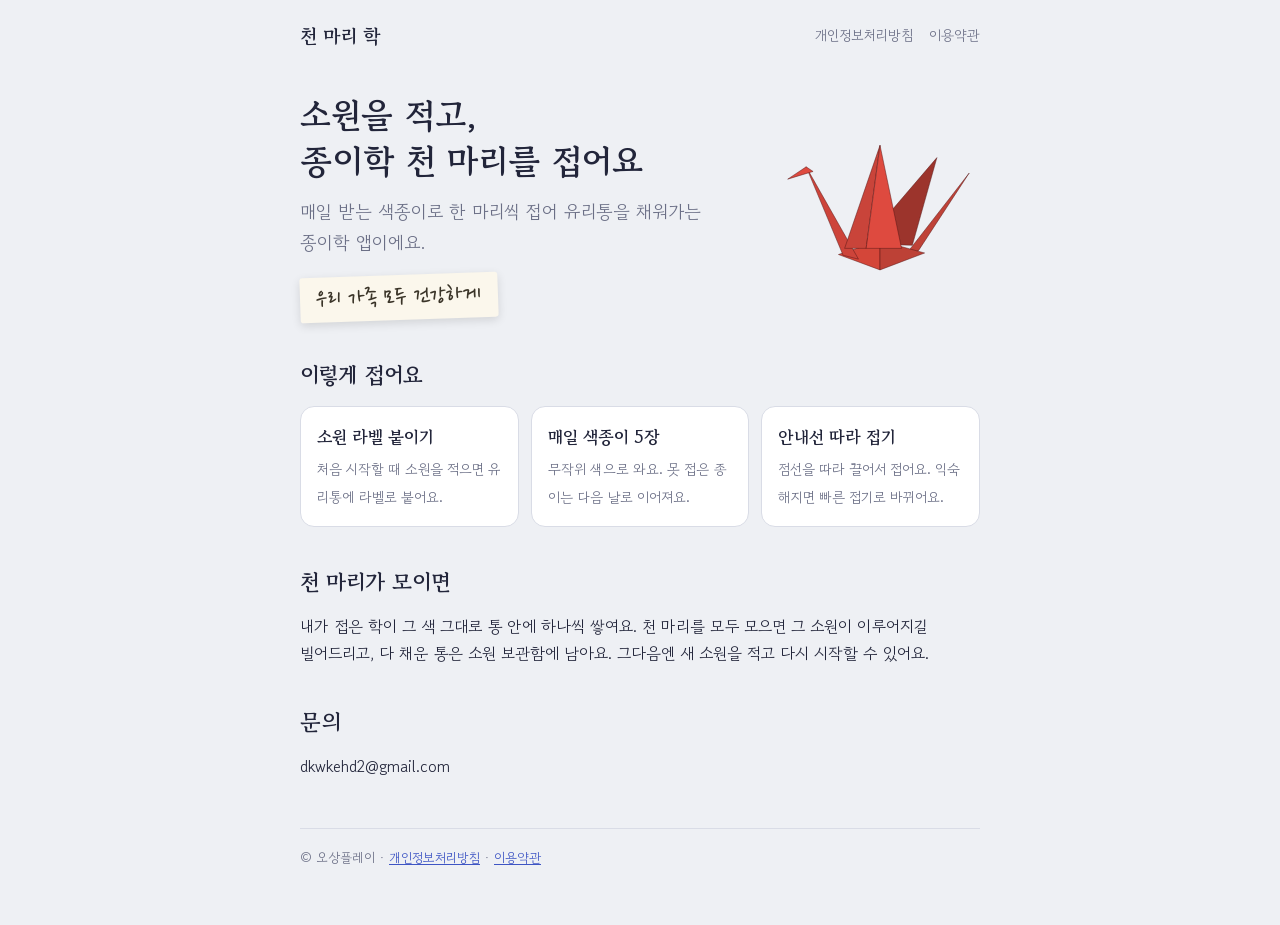
==== index.html @ 4dba81a1 "앱 소개 페이지, 개인정보처리방침, 이용약관, 도메인 추가 Co-Authored-By: Claude Opus 5.5 <noreply@anthropic.com> Claude-Sess" ====
<!doctype html>
<html lang="ko">
<head>
<meta charset="utf-8">
<meta name="viewport" content="width=device-width, initial-scale=1, viewport-fit=cover">
<title>천 마리 학 - 종이학 접기</title>
<meta name="description" content="소원을 적은 유리통에 매일 받는 색종이로 종이학을 접어 천 마리를 모아요.">
<link rel="preconnect" href="https://fonts.googleapis.com">
<link rel="stylesheet" href="https://fonts.googleapis.com/css2?family=Gowun+Batang:wght@400;700&family=Gowun+Dodum&family=Nanum+Pen+Script&display=swap">
<link rel="stylesheet" href="style.css">
</head>
<body>
<header class="site"><a class="brand" href="./">천 마리 학</a><nav><a href="privacy.html">개인정보처리방침</a><a href="terms.html">이용약관</a></nav></header>
<main class="wrap">
  <section class="hero">
    <div>
      <h1>소원을 적고,<br>종이학 천 마리를 접어요</h1>
      <p class="lead">매일 받는 색종이로 한 마리씩 접어 유리통을 채워가는 종이학 앱이에요.</p>
      <span class="label">우리 가족 모두 건강하게</span>
    </div>
    <svg viewBox="20 40 260 190" role="img" aria-label="빨간 종이학">
      <g stroke="rgba(80,20,20,.5)" stroke-width="1.2" stroke-linejoin="round">
        <path d="M128 184L192 186L224 72Z" fill="#9c342c"/>
        <path d="M182 200L200 193L266 92Z" fill="#bf4237"/>
        <path d="M96 198L150 180L150 218Z" fill="#d44639"/>
        <path d="M150 180L208 196L150 218Z" fill="#bd4136"/>
        <path d="M102 199L122 204L54 84Z" fill="#cd443a"/>
        <path d="M54 84L63 90L30 100Z" fill="#DE4A3F"/>
        <path d="M104 190L150 56L132 190Z" fill="#c9443a"/>
        <path d="M132 190L150 56L178 190Z" fill="#DE4A3F"/>
      </g>
    </svg>
  </section>

  <h2>이렇게 접어요</h2>
  <div class="steps">
    <div><b>소원 라벨 붙이기</b><span>처음 시작할 때 소원을 적으면 유리통에 라벨로 붙어요.</span></div>
    <div><b>매일 색종이 5장</b><span>무작위 색으로 와요. 못 접은 종이는 다음 날로 이어져요.</span></div>
    <div><b>안내선 따라 접기</b><span>점선을 따라 끌어서 접어요. 익숙해지면 빠른 접기로 바뀌어요.</span></div>
  </div>

  <h2>천 마리가 모이면</h2>
  <p>내가 접은 학이 그 색 그대로 통 안에 하나씩 쌓여요. 천 마리를 모두 모으면 그 소원이 이루어지길 빌어드리고, 다 채운 통은 소원 보관함에 남아요. 그다음엔 새 소원을 적고 다시 시작할 수 있어요.</p>

  <h2>문의</h2>
  <p>dkwkehd2@gmail.com</p>

  <footer>© 오상플레이 · <a href="privacy.html">개인정보처리방침</a> · <a href="terms.html">이용약관</a></footer>
</main>
</body>
</html>
---- style.css ----
:root{
  --bg:#EEF0F4; --surface:#FFFFFF; --ink:#22253A; --muted:#6B6F86; --line:#D9DCE6;
  --accent:#3E55C4; --label:#FBF7EC; --label-ink:#3A3428;
  --display:"Gowun Batang","Noto Serif KR",serif;
  --body:"Gowun Dodum","Apple SD Gothic Neo","Malgun Gothic",system-ui,sans-serif;
  --hand:"Nanum Pen Script","Gowun Dodum",cursive;
}
@media (prefers-color-scheme: dark){:root{
  --bg:#14151E; --surface:#1E2030; --ink:#E9EAF3; --muted:#9A9EB8; --line:#2E3146;
  --accent:#8D9CFF; --label:#EDE6D3; --label-ink:#2E2920; color-scheme:dark }}
*{box-sizing:border-box}
html{-webkit-text-size-adjust:100%}
body{margin:0;background:var(--bg);color:var(--ink);font-family:var(--body);font-size:16px;line-height:1.7;
  padding:0 max(16px, env(safe-area-inset-right,0px)) 0 max(16px, env(safe-area-inset-left,0px))}
a{color:var(--accent)}
.wrap{max-width:680px;margin:0 auto;padding:40px 0 56px}
header.site{display:flex;justify-content:space-between;align-items:center;gap:12px;padding:20px 0 0;max-width:680px;margin:0 auto}
header.site a.brand{font-family:var(--display);font-weight:700;font-size:19px;color:var(--ink);text-decoration:none}
header.site nav{display:flex;gap:16px;font-size:14px}
header.site nav a{color:var(--muted);text-decoration:none}
h1,h2,h3{font-family:var(--display);line-height:1.35;text-wrap:balance;word-break:keep-all}
h1{font-size:34px;margin:0 0 12px}
h2{font-size:22px;margin:40px 0 10px}
h3{font-size:17px;margin:24px 0 6px}
p,li{word-break:keep-all}
.lead{font-size:18px;color:var(--muted);margin:0}
.hero{display:grid;grid-template-columns:1fr 200px;gap:28px;align-items:center}
.hero svg{width:100%;height:auto}
.label{display:inline-block;background:var(--label);color:var(--label-ink);font-family:var(--hand);font-size:26px;line-height:1.1;
  padding:8px 16px;border-radius:3px;transform:rotate(-2deg);box-shadow:0 3px 10px rgba(0,0,0,.12);margin:18px 0 0}
.steps{display:grid;grid-template-columns:repeat(3,1fr);gap:12px;margin-top:16px}
.steps div{background:var(--surface);border:1px solid var(--line);border-radius:14px;padding:16px}
.steps b{display:block;font-family:var(--display);font-size:17px;margin-bottom:4px}
.steps span{font-size:14px;color:var(--muted)}
.doc table{border-collapse:collapse;width:100%;font-size:14.5px;margin:10px 0}
.doc th,.doc td{border:1px solid var(--line);padding:8px 10px;text-align:left;vertical-align:top}
.doc th{background:var(--surface)}
.tablewrap{overflow-x:auto}
footer{border-top:1px solid var(--line);margin-top:48px;padding-top:18px;font-size:13px;color:var(--muted)}
@media (max-width:560px){ .hero{grid-template-columns:1fr} .hero svg{max-width:180px} .steps{grid-template-columns:1fr} h1{font-size:28px} }
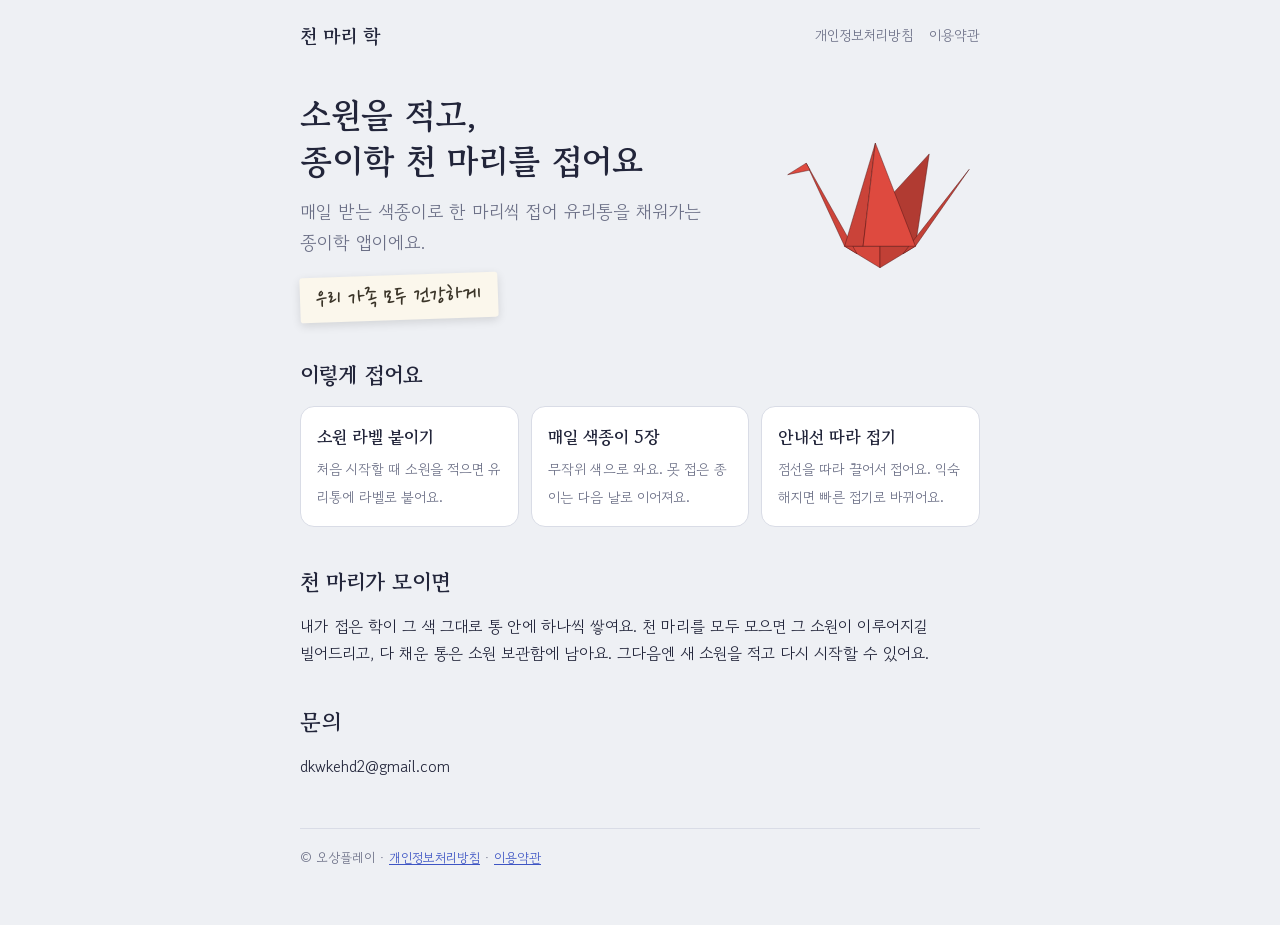
==== commit 241c3d8f: "빠른 접기 단계 묶기(7번), 완성 학 모양 수정, 날개 펼치기 3D, 완성 학 돌려보기 - 빠른 접기에서 이어지는 단계를 한 번에 접기 (11번 → 7번) - 옆모습 학을 꼭짓점" ====
--- a/index.html
+++ b/index.html
@@ -18,16 +18,16 @@
       <p class="lead">매일 받는 색종이로 한 마리씩 접어 유리통을 채워가는 종이학 앱이에요.</p>
       <span class="label">우리 가족 모두 건강하게</span>
     </div>
-    <svg viewBox="20 40 260 190" role="img" aria-label="빨간 종이학">
+    <svg viewBox="20 50 260 180" role="img" aria-label="빨간 종이학">
       <g stroke="rgba(80,20,20,.5)" stroke-width="1.2" stroke-linejoin="round">
-        <path d="M128 184L192 186L224 72Z" fill="#9c342c"/>
-        <path d="M182 200L200 193L266 92Z" fill="#bf4237"/>
-        <path d="M96 198L150 180L150 218Z" fill="#d44639"/>
-        <path d="M150 180L208 196L150 218Z" fill="#bd4136"/>
-        <path d="M102 199L122 204L54 84Z" fill="#cd443a"/>
-        <path d="M54 84L63 90L30 100Z" fill="#DE4A3F"/>
-        <path d="M104 190L150 56L132 190Z" fill="#c9443a"/>
-        <path d="M132 190L150 56L178 190Z" fill="#DE4A3F"/>
+        <path d="M104 192L196 192L214 72Z" fill="#b13b32"/>
+        <path d="M104 192L150 192L150 220Z" fill="#d5473c"/>
+        <path d="M150 192L196 192L150 220Z" fill="#c14036"/>
+        <path d="M196 192L179.9 201.8L266 92Z" fill="#c34137"/>
+        <path d="M104 192L120.1 201.8L54 84Z" fill="#ce443a"/>
+        <path d="M54 84L59 93L30 99Z" fill="#de4a3f"/>
+        <path d="M104 192L144 58L128 192Z" fill="#ca4339"/>
+        <path d="M128 192L144 58L196 192Z" fill="#de4a3f"/>
       </g>
     </svg>
   </section>
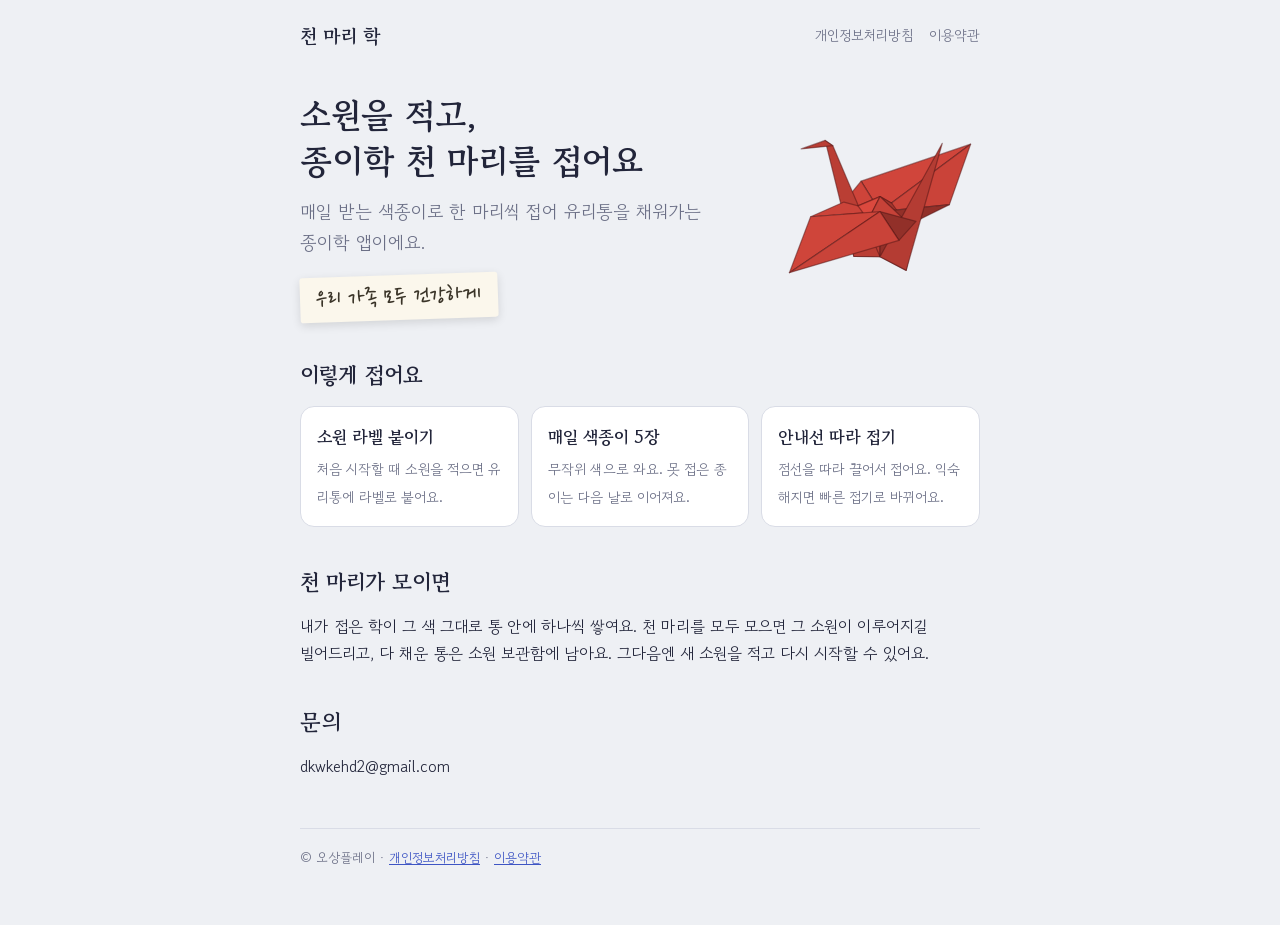
==== commit 9ba70e84: "완성 학을 실제 종이학 모양으로: 날개 경첩 위치, 목·꼬리 각도, 부풀린 등 - 날개를 목·꼬리 뿌리 높이에서 꺾어 수평으로 펼침 - 목·꼬리를 더 세움, 등 가운데 부풀린 몸통" ====
--- a/index.html
+++ b/index.html
@@ -18,16 +18,25 @@
       <p class="lead">매일 받는 색종이로 한 마리씩 접어 유리통을 채워가는 종이학 앱이에요.</p>
       <span class="label">우리 가족 모두 건강하게</span>
     </div>
-    <svg viewBox="20 50 260 180" role="img" aria-label="빨간 종이학">
-      <g stroke="rgba(80,20,20,.5)" stroke-width="1.2" stroke-linejoin="round">
-        <path d="M104 192L196 192L214 72Z" fill="#b13b32"/>
-        <path d="M104 192L150 192L150 220Z" fill="#d5473c"/>
-        <path d="M150 192L196 192L150 220Z" fill="#c14036"/>
-        <path d="M196 192L179.9 201.8L266 92Z" fill="#c34137"/>
-        <path d="M104 192L120.1 201.8L54 84Z" fill="#ce443a"/>
-        <path d="M54 84L59 93L30 99Z" fill="#de4a3f"/>
-        <path d="M104 192L144 58L128 192Z" fill="#ca4339"/>
-        <path d="M128 192L144 58L196 192Z" fill="#de4a3f"/>
+    <svg viewBox="84 43 132 99" role="img" aria-label="빨간 종이학">
+      <g stroke="rgba(80,20,20,.5)" stroke-width=".8" stroke-linejoin="round">
+        <path d="M209.8 51.7L150.0 96.2L137.5 76.1Z" fill="#d0453b"/>
+        <path d="M209.8 51.7L195.8 91.6L150.0 96.2Z" fill="#ca4339"/>
+        <path d="M126.2 89.9L137.5 76.1L150.0 96.2L150.0 96.2Z" fill="#ce443a"/>
+        <path d="M132.7 125.8L126.2 89.9L150.0 96.2L150.0 96.2L150.0 126.0Z" fill="#ba3e34"/>
+        <path d="M113.8 49.2L132.7 125.8L150.0 126.0L118.9 52.7Z" fill="#ba3e34"/>
+        <path d="M113.8 49.2L118.9 52.7L98.0 54.8Z" fill="#ba3e34"/>
+        <path d="M157.8 90.7L135.5 92.4L150.0 86.3Z" fill="#b73d34"/>
+        <path d="M150.0 126.0L150.0 96.2L150.0 96.2L173.8 102.6L167.3 135.0Z" fill="#923029"/>
+        <path d="M126.2 89.9L104.2 99.6L150.0 96.2L150.0 96.2Z" fill="#cc443a"/>
+        <path d="M164.5 100.1L157.8 90.7L150.0 86.3Z" fill="#a3362e"/>
+        <path d="M150.0 96.2L150.0 96.2L195.8 91.6L173.8 102.6Z" fill="#923029"/>
+        <path d="M135.5 92.4L142.2 101.8L150.0 86.3Z" fill="#db493e"/>
+        <path d="M142.2 101.8L164.5 100.1L150.0 86.3Z" fill="#c64238"/>
+        <path d="M150.0 126.0L167.3 135.0L191.1 51.1Z" fill="#b43c33"/>
+        <path d="M150.0 96.2L150.0 96.2L162.5 115.2L173.8 102.6Z" fill="#923029"/>
+        <path d="M90.2 136.5L150.0 96.2L104.2 99.6Z" fill="#cf453a"/>
+        <path d="M90.2 136.5L162.5 115.2L150.0 96.2Z" fill="#c94339"/>
       </g>
     </svg>
   </section>
